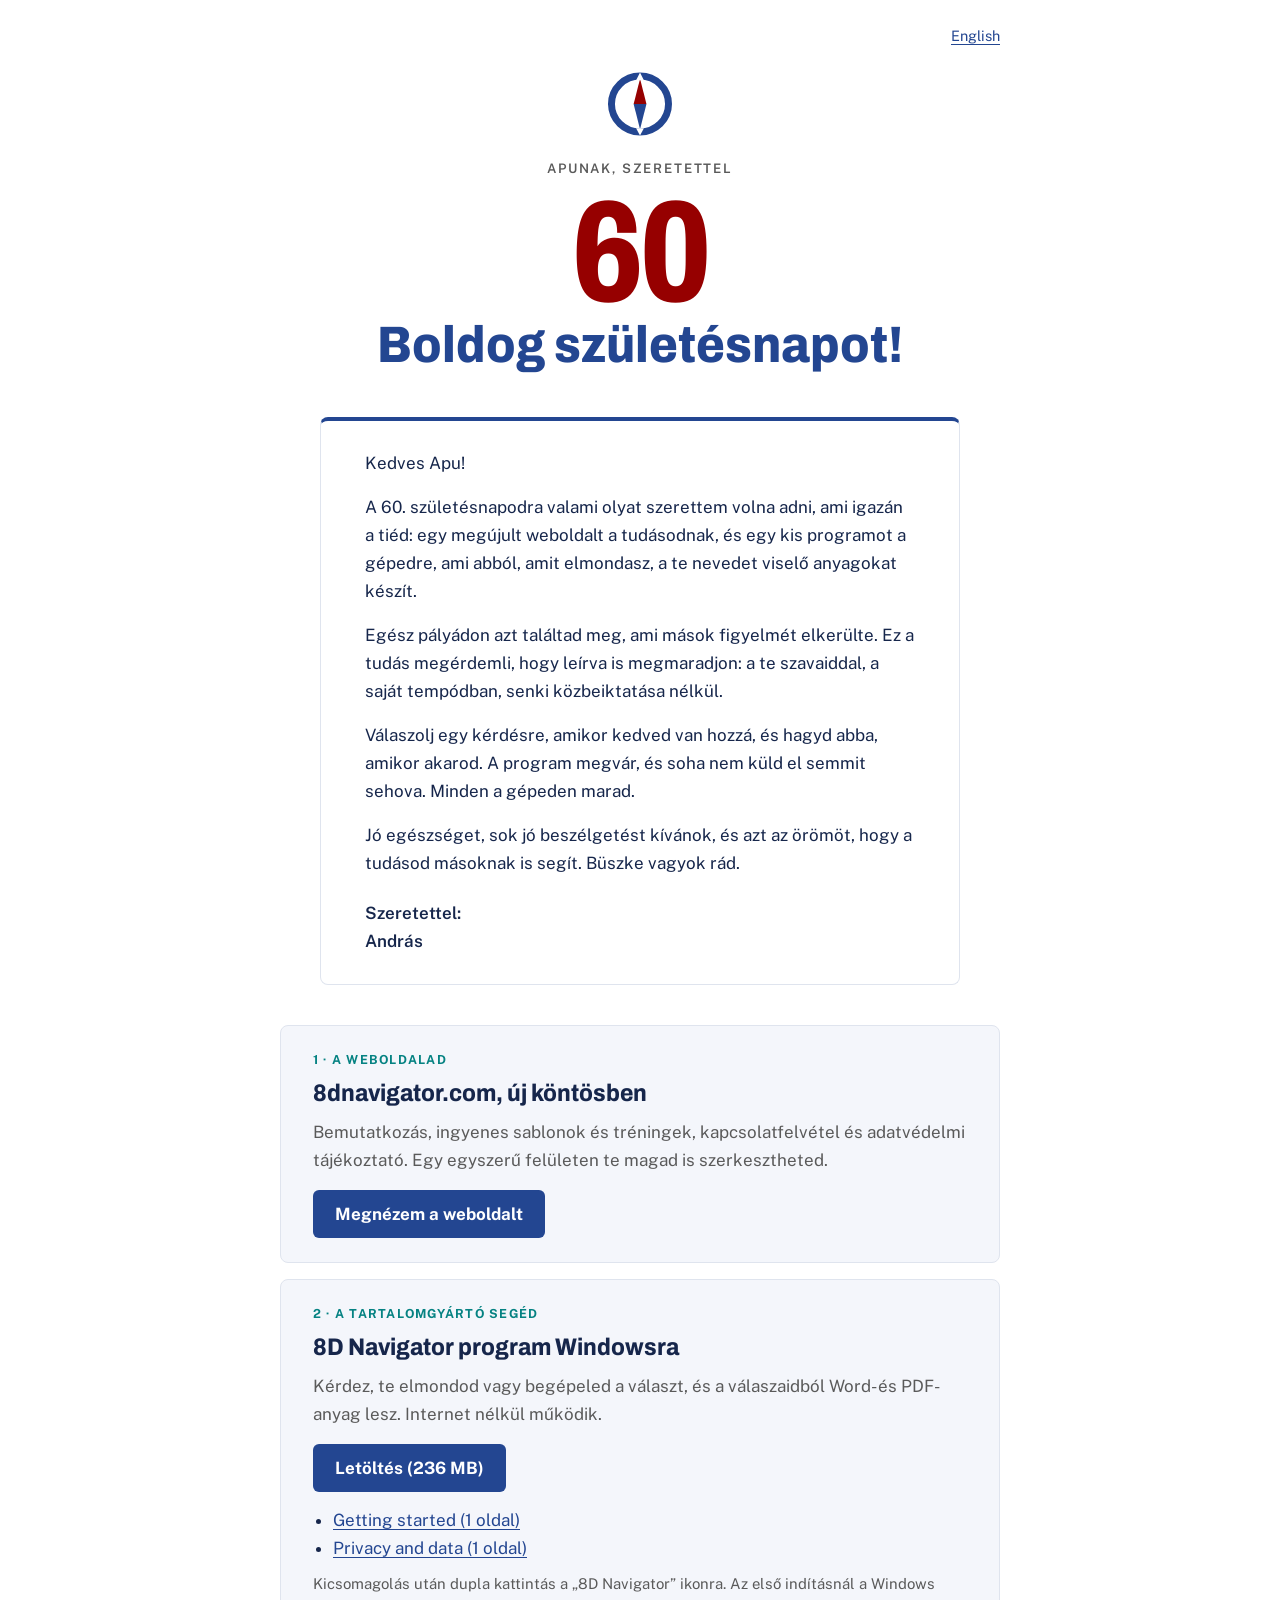
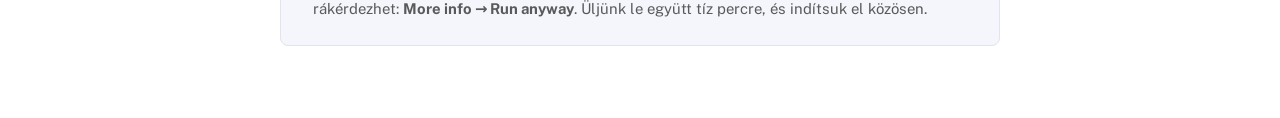
==== index.html @ 0abd72de "Születésnapi köszöntő, weboldal-előnézet és forrás Co-Authored-By: Claude Opus 5.5 <noreply@anthropi" ====
<!doctype html>
<html lang="hu">
<head>
<meta charset="utf-8">
<meta name="viewport" content="width=device-width, initial-scale=1, viewport-fit=cover">
<title>Boldog 60. születésnapot, Apu!</title>
<meta name="robots" content="noindex, nofollow">
<meta name="description" content="Születésnapi köszöntő: a 8D Navigator weboldal és a tartalomgyártó program.">
<meta name="theme-color" content="#ffffff">
<link rel="icon" href="weboldal/assets/favicon.svg" type="image/svg+xml">
<link rel="stylesheet" href="koszonto.css">
</head>
<body>
<main class="wrap">
  <p class="lang"><a href="en.html" lang="en">English</a></p>

  <header class="head">
    <svg class="mark" viewBox="0 0 232.29 228.79" aria-hidden="true"><ellipse cx="116.14" cy="114.41" rx="103.51" ry="101.73" fill="none" stroke="#234691" stroke-width="25.27"/><polygon points="93.09,114.56 116.33,23.06 139.58,114.56" fill="#960000"/><polygon points="93.04,114.49 139.52,114.49 116.28,205.98" fill="#234691"/><polygon points="101.97,28.02 116.14,0 130.32,28.02" fill="#fff"/><polygon points="101.99,202.24 130.29,202.24 116.14,228.79" fill="#fff"/></svg>
    <p class="for">Apunak, szeretettel</p>
    <h1><span class="sixty">60</span> Boldog születésnapot!</h1>
  </header>

  <article class="letter">
    <p>Kedves Apu!</p>
    <p>A 60. születésnapodra valami olyat szerettem volna adni, ami igazán a tiéd: egy megújult weboldalt a tudásodnak, és egy kis programot a gépedre, ami abból, amit elmondasz, a te nevedet viselő anyagokat készít.</p>
    <p>Egész pályádon azt találtad meg, ami mások figyelmét elkerülte. Ez a tudás megérdemli, hogy leírva is megmaradjon: a te szavaiddal, a saját tempódban, senki közbeiktatása nélkül.</p>
    <p>Válaszolj egy kérdésre, amikor kedved van hozzá, és hagyd abba, amikor akarod. A program megvár, és soha nem küld el semmit sehova. Minden a gépeden marad.</p>
    <p>Jó egészséget, sok jó beszélgetést kívánok, és azt az örömöt, hogy a tudásod másoknak is segít. Büszke vagyok rád.</p>
    <p class="sign">Szeretettel:<br>András</p>
  </article>

  <section class="gifts" aria-label="Az ajándék">
    <article class="gift">
      <span class="kicker">1 · A weboldalad</span>
      <h2>8dnavigator.com, új köntösben</h2>
      <p>Bemutatkozás, ingyenes sablonok és tréningek, kapcsolatfelvétel és adatvédelmi tájékoztató. Egy egyszerű felületen te magad is szerkesztheted.</p>
      <a class="btn" href="weboldal/index.html">Megnézem a weboldalt</a>
    </article>
    <article class="gift">
      <span class="kicker">2 · A tartalomgyártó segéd</span>
      <h2>8D Navigator program Windowsra</h2>
      <p>Kérdez, te elmondod vagy begépeled a választ, és a válaszaidból Word- és PDF-anyag lesz. Internet nélkül működik.</p>
      <a class="btn" href="https://github.com/DevYou-hu/8dnavigator/releases/download/v1.0.1/8D-Navigator-1.0.1-Windows.zip">Letöltés (236 MB)</a>
      <ul class="files">
        <li><a href="letoltes/Getting-started.pdf">Getting started (1 oldal)</a></li>
        <li><a href="letoltes/Privacy-and-data.pdf">Privacy and data (1 oldal)</a></li>
      </ul>
      <p class="note">Kicsomagolás után dupla kattintás a „8D Navigator” ikonra. Az első indításnál a Windows rákérdezhet: <b>More info → Run anyway</b>. Üljünk le együtt tíz percre, és indítsuk el közösen.</p>
    </article>
  </section>
</main>
</body>
</html>
---- koszonto.css ----
/* Birthday greeting: the website's own brand colours (navy, red, teal) on white. */
@font-face { font-family: "Archivo"; font-weight: 500 800; font-stretch: 62% 125%; font-display: swap; src: url("weboldal/assets/fonts/archivo-latin-ext.woff2") format("woff2"); unicode-range: U+0100-02BA, U+1E00-1EFF; }
@font-face { font-family: "Archivo"; font-weight: 500 800; font-stretch: 62% 125%; font-display: swap; src: url("weboldal/assets/fonts/archivo-latin.woff2") format("woff2"); unicode-range: U+0000-00FF, U+2000-206F; }
@font-face { font-family: "Public Sans"; font-weight: 400 700; font-display: swap; src: url("weboldal/assets/fonts/publicsans-latin-ext.woff2") format("woff2"); unicode-range: U+0100-02BA, U+1E00-1EFF; }
@font-face { font-family: "Public Sans"; font-weight: 400 700; font-display: swap; src: url("weboldal/assets/fonts/publicsans-latin.woff2") format("woff2"); unicode-range: U+0000-00FF, U+2000-206F; }

:root {
  --navy: #234691; --red: #960000; --teal: #058282;
  --ink: #16264b; --muted: #5a5a5a; --line: #dfe4ee; --band: #f4f6fb; --bg: #ffffff;
  color-scheme: light;
}
* { box-sizing: border-box; }
body { margin: 0; background: var(--bg); color: var(--ink); font: 400 1.0625rem/1.65 "Public Sans", system-ui, "Segoe UI", sans-serif; -webkit-font-smoothing: antialiased; }
a { color: var(--navy); text-underline-offset: 3px; }
:focus-visible { outline: 3px solid var(--red); outline-offset: 3px; }
.wrap { max-width: 760px; margin: 0 auto; padding: 24px max(20px, env(safe-area-inset-right, 0px)) 72px max(20px, env(safe-area-inset-left, 0px)); }
.lang { text-align: right; margin: 0; font-size: .9rem; }

.head { text-align: center; padding: 24px 0 8px; }
.mark { width: 64px; height: 64px; }
.for { margin: 14px 0 0; color: var(--muted); letter-spacing: .14em; text-transform: uppercase; font-size: .82rem; font-weight: 600; }
h1 { margin: 10px 0 0; font-family: "Archivo", "Arial Narrow", sans-serif; font-weight: 800; font-stretch: 90%; color: var(--navy); font-size: clamp(2rem, 1.3rem + 3.4vw, 3.2rem); line-height: 1.05; text-wrap: balance; }
.sixty { display: block; font-size: clamp(5.5rem, 3rem + 12vw, 9rem); line-height: .9; color: var(--red); font-stretch: 75%; letter-spacing: -.02em; }

.letter { margin: 36px auto 0; padding: 28px clamp(20px, 5vw, 44px); border: 1px solid var(--line); border-top: 4px solid var(--navy); border-radius: 8px; background: var(--bg); max-width: 640px; }
.letter p { margin: 0 0 16px; }
.letter .sign { margin: 22px 0 0; font-weight: 600; }

.gifts { display: grid; gap: 16px; margin-top: 40px; }
.gift { background: var(--band); border: 1px solid var(--line); border-radius: 8px; padding: 24px clamp(20px, 4vw, 32px); display: grid; gap: 10px; justify-items: start; }
.kicker { font-size: .78rem; font-weight: 700; letter-spacing: .1em; text-transform: uppercase; color: var(--teal); }
.gift h2 { margin: 0; font-family: "Archivo", "Arial Narrow", sans-serif; font-weight: 750; font-stretch: 92%; font-size: 1.5rem; line-height: 1.15; color: var(--ink); }
.gift p { margin: 0; color: var(--muted); }
.btn { display: inline-flex; align-items: center; min-height: 48px; padding: 0 22px; margin-top: 6px; border-radius: 6px; background: var(--navy); color: #fff; font-weight: 700; text-decoration: none; }
.btn:hover { background: #1a3570; color: #fff; }
.files { margin: 4px 0 0; padding-left: 20px; }
.note { font-size: .93rem; }
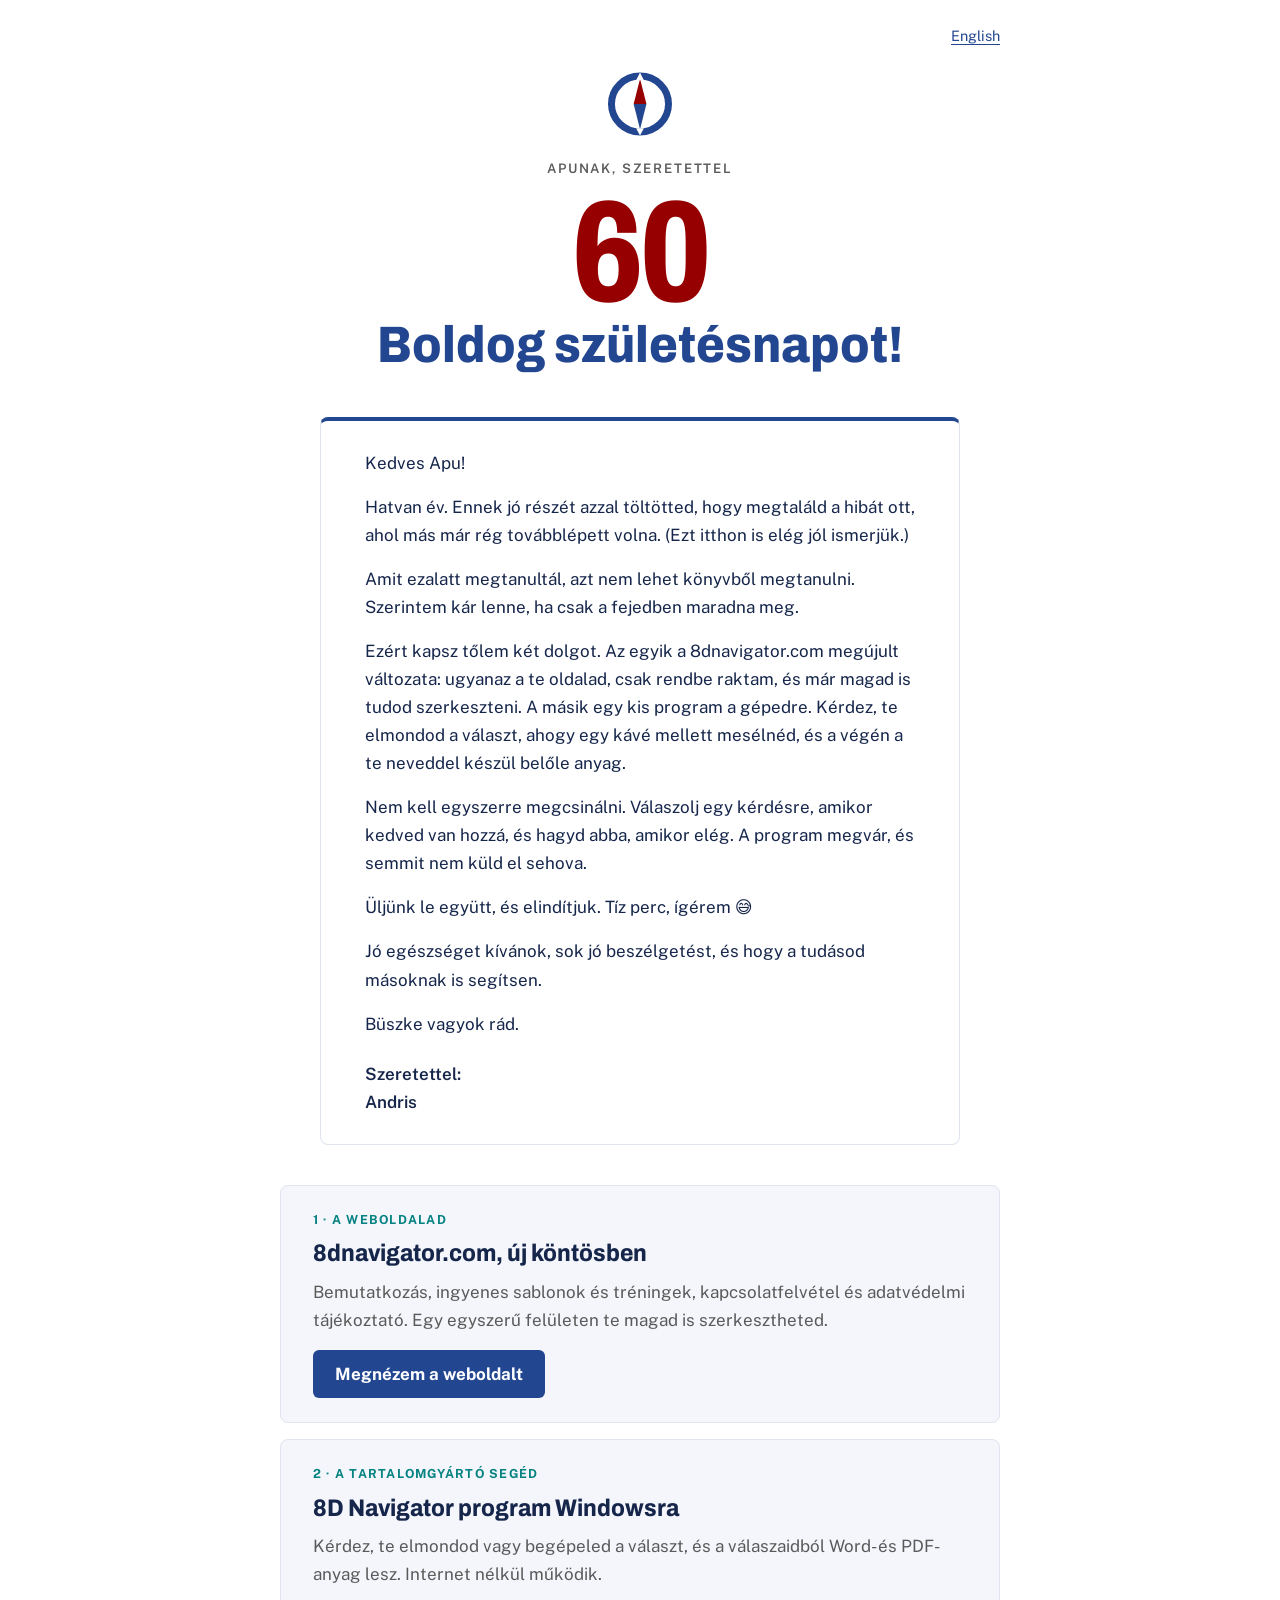
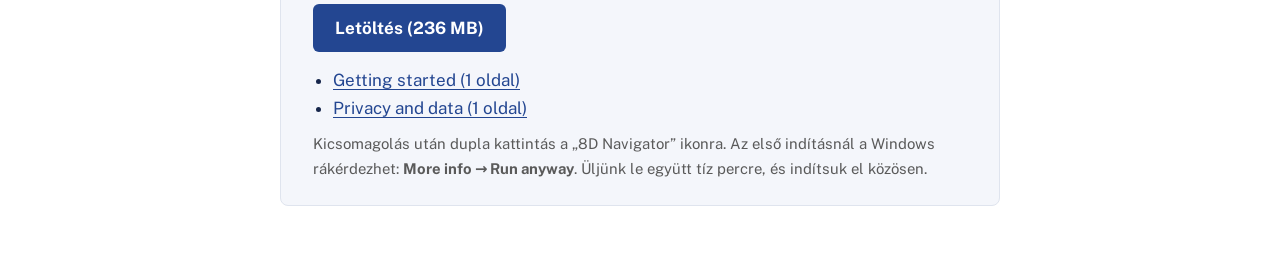
==== commit 530e9d86: "Személyesebb köszöntő, aláírás: Andris Co-Authored-By: Claude Opus 5.5 <noreply@anthropic.com>" ====
--- a/index.html
+++ b/index.html
@@ -22,11 +22,14 @@
 
   <article class="letter">
     <p>Kedves Apu!</p>
-    <p>A 60. születésnapodra valami olyat szerettem volna adni, ami igazán a tiéd: egy megújult weboldalt a tudásodnak, és egy kis programot a gépedre, ami abból, amit elmondasz, a te nevedet viselő anyagokat készít.</p>
-    <p>Egész pályádon azt találtad meg, ami mások figyelmét elkerülte. Ez a tudás megérdemli, hogy leírva is megmaradjon: a te szavaiddal, a saját tempódban, senki közbeiktatása nélkül.</p>
-    <p>Válaszolj egy kérdésre, amikor kedved van hozzá, és hagyd abba, amikor akarod. A program megvár, és soha nem küld el semmit sehova. Minden a gépeden marad.</p>
-    <p>Jó egészséget, sok jó beszélgetést kívánok, és azt az örömöt, hogy a tudásod másoknak is segít. Büszke vagyok rád.</p>
-    <p class="sign">Szeretettel:<br>András</p>
+    <p>Hatvan év. Ennek jó részét azzal töltötted, hogy megtaláld a hibát ott, ahol más már rég továbblépett volna. (Ezt itthon is elég jól ismerjük.)</p>
+    <p>Amit ezalatt megtanultál, azt nem lehet könyvből megtanulni. Szerintem kár lenne, ha csak a fejedben maradna meg.</p>
+    <p>Ezért kapsz tőlem két dolgot. Az egyik a 8dnavigator.com megújult változata: ugyanaz a te oldalad, csak rendbe raktam, és már magad is tudod szerkeszteni. A másik egy kis program a gépedre. Kérdez, te elmondod a választ, ahogy egy kávé mellett mesélnéd, és a végén a te neveddel készül belőle anyag.</p>
+    <p>Nem kell egyszerre megcsinálni. Válaszolj egy kérdésre, amikor kedved van hozzá, és hagyd abba, amikor elég. A program megvár, és semmit nem küld el sehova.</p>
+    <p>Üljünk le együtt, és elindítjuk. Tíz perc, ígérem 😅</p>
+    <p>Jó egészséget kívánok, sok jó beszélgetést, és hogy a tudásod másoknak is segítsen.</p>
+    <p>Büszke vagyok rád.</p>
+    <p class="sign">Szeretettel:<br>Andris</p>
   </article>
 
   <section class="gifts" aria-label="Az ajándék">
